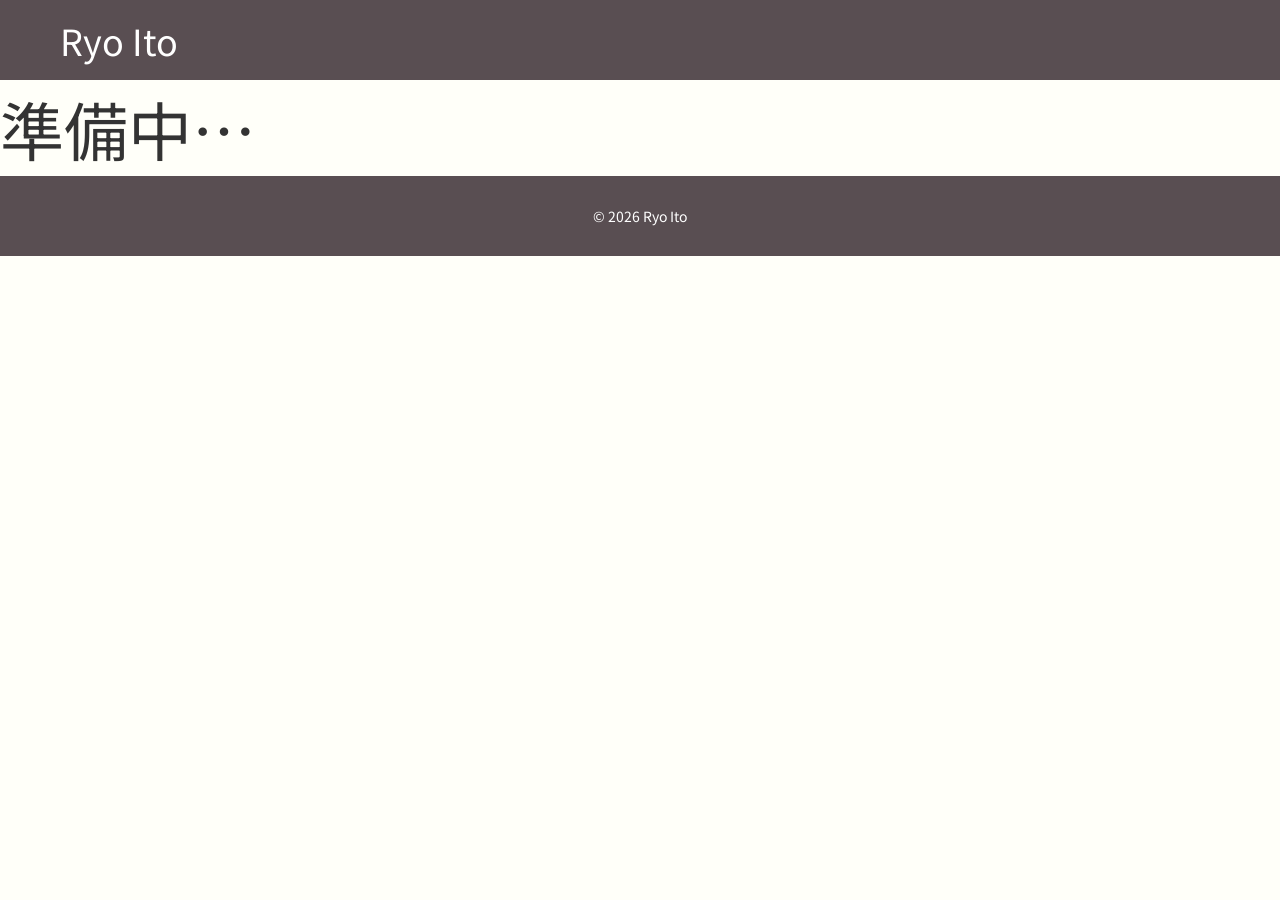
==== works/moving-management-system.html @ 4866f344 "work-detail info追加" ====
<!DOCTYPE html>
<html lang="ja">
<head>
  <meta charset="UTF-8">
  <meta name="viewport" content="width=device-width, initial-scale=1.0">
  <title>引越し業務管理アプリ（BtoB） | Ryo Ito Portfolio</title>
  <!-- <meta name="description" content="就労継続支援A型事業所リスタル川西のWebサイト制作実績。"> -->
  <!-- Google Fonts -->
  <link rel="preconnect" href="https://fonts.googleapis.com">
  <link rel="preconnect" href="https://fonts.gstatic.com" crossorigin>
  <link href="https://fonts.googleapis.com/css2?family=Noto+Sans+JP:wght@100..900&display=swap" rel="stylesheet">
  <!-- CSS -->
  <link rel="stylesheet" href="../css/style.css">
  <link rel="stylesheet" href="../css/work-detail.css">
  <!-- Font Awesome -->
  <link rel="stylesheet" href="https://cdnjs.cloudflare.com/ajax/libs/font-awesome/6.7.2/css/all.min.css">
</head>
<body>
  <header class="header">
    <h1 class="header__title"><a href="../">Ryo Ito</a></h1>
  </header>
  <main>
    <p style="font-size: 64px;">準備中…</p>
  </main>
  <footer class="footer">
    <p class="footer__text">© 2026 Ryo Ito</p>
  </footer>
  <script src="js/main.js"></script>
</body>
</html>
---- css/style.css ----
/*
  このリセットは以下を参考にしています：

  A Modern CSS Reset
  https://www.joshwcomeau.com/css/custom-css-reset/
*/
*, *::before, *::after {
  box-sizing: border-box;
}

*:not(dialog) {
  margin: 0;
}

html {
  scroll-behavior: smooth;
}

body {
  line-height: 1.5;
  -webkit-font-smoothing: antialiased;
}

img, picture, video, canvas, svg {
  display: block;
  max-width: 100%;
}

input, button, textarea, select {
  font: inherit;
}

p, h1, h2, h3, h4, h5, h6 {
  overflow-wrap: break-word;
  font-weight: inherit;
}

/**
  CSS Variables
*/
:root {
  --color-primary: #594e52;
  --color-secondary: #2f4f9d;
  --color-background: #fffff9;
  --color-background-dark: #f0efd8;
  --color-text: #333333;
  --color-white: #ffffff;
}

/**
  Common
*/
body {
  background-color: var(--color-background);
  color: var(--color-text);
  font-family: "Noto Sans JP", sans-serif;
  font-weight: 400;
}

a {
  color: inherit;
  text-decoration: none;
  transition: opacity 0.3s ease;
}
a:hover {
  opacity: 0.7;
}

ul {
  padding-inline-start: 0;
}

li {
  list-style: none;
}

.sp-only {
  display: none;
}

.container {
  width: min(1080px, 100%);
  padding: 80px 40px;
  margin: 0 auto;
}

/* Section */
section {
  scroll-margin-top: 80px;
}

.section__title {
  font-size: 36px;
  font-weight: 700;
  text-align: center;
  margin-bottom: 60px;
}

/**
  Header
*/
.header {
  position: sticky;
  top: 0;
  display: flex;
  justify-content: space-between;
  align-items: center;
  padding-left: 60px;
  padding-right: 60px;
  height: 80px;
  background-color: var(--color-primary);
  color: var(--color-white);
}

.header__title {
  font-size: 36px;
}

.header__hamburger {
  display: none;
}

.header__nav-list {
  display: flex;
  gap: 30px;
  font-size: 20px;
}

/**
  Hero
*/
.hero {
  display: flex;
  flex-direction: column;
  justify-content: center;
  align-items: center;
  height: 752px;
  background-color: var(--color-background-dark);
}

.hero__title {
  font-size: clamp(48px, 10vw, 128px);
  font-family: "Caveat", cursive;
  margin-bottom: 80px;
}

.hero__body {
  text-align: center;
}

.hero__text {
  font-size: 32px;
  line-height: 1.75;
}

/**
  About
*/
.about__text {
  font-size: 20px;
  line-height: 1.75;
}

/**
  Skills
*/
.skills .container {
  padding-bottom: 10px;
}

.skills__category {
  margin-bottom: 50px;
}

.skills__title {
  font-size: 24px;
  font-weight: 700;
  margin-bottom: 20px;
}

.skills__item {
  display: grid;
  grid-template-columns: 220px 1fr;
  gap: 24px;
  padding: 20px 0;
}

.skills__item.skills__item--simple {
  display: block;
  padding-left: 20px;
}

.skills__sub-title {
  font-weight: 400;
  font-size: 20px;
  padding-left: 20px;
}

.skills__text {
  font-size: 20px;
}

/**
  Works
*/
.works .container {
  padding-bottom: 160px;
}

.works__list {
  display: grid;
  grid-template-columns: repeat(2, 1fr);
  gap: 40px;
  justify-items: center;
}

/* work-card */
.work-card {
  display: flex;
  flex-direction: column;
  width: 100%;
  max-width: 480px;
  background-color: var(--color-background-dark);
  padding: 40px;
}

.work-card__image {
  width: 100%;
  margin-bottom: 30px;
}

.work-card__title {
  font-size: 24px;
  font-weight: 700;
  margin-bottom: 30px;
}

.work-card__list {
  padding-inline-start: 20px;
  margin-bottom: 30px;
}

.work-card__item {
  font-size: 20px;
  list-style: disc;
}

.work-card__button {
  display: flex;
  justify-content: center;
  align-items: center;
  margin: auto auto 0;
  font-size: 20px;
  background-color: var(--color-secondary);
  color: var(--color-white);
  width: 160px;
  height: 48px;
  border-radius: 24px;
}

/**
  Footer
*/
.footer {
  display: flex;
  justify-content: center;
  align-items: center;
  background-color: var(--color-primary);
  height: 80px;
}

.footer__text {
  font-size: 14px;
  color: var(--color-white);
}

/**
  Responsive
*/
@media screen and (max-width: 767px) {
  /**
    SP - Common
  */
  .sp-only {
    display: block;
  }

  .container {
    padding: 40px 30px;
  }

  /* Section */
  .section__title {
    font-size: 24px;
    margin-bottom: 30px;
  }

  /**
    SP - Header
  */
  .header {
    padding: 0 20px;
  }

  .header__title {
    font-size: 24px;
  }

  .header__hamburger {
    display: block;
    position: relative;
    z-index: 100;
    width: 32px;
    height: 24px;
    cursor: pointer;
    background-color: transparent;
    border: none;
    padding: 0;
  }

  .header__hamburger span {
    position: absolute;
    left: 0;
    width: 100%;
    height: 2px;
    background-color: var(--color-white);
    transition: transform 0.3s ease, opacity 0.3s ease, top 0.3s ease;
  }

  .header__hamburger span:nth-child(1) {
    top: 0;
  }

  .header__hamburger span:nth-child(2) {
    top: 11px;
  }

  .header__hamburger span:nth-child(3) {
    top: 22px;
  }

  .header__hamburger.active span:nth-child(1) {
    top: 11px;
    transform: rotate(45deg);
  }

  .header__hamburger.active span:nth-child(2) {
    opacity: 0;
  }

  .header__hamburger.active span:nth-child(3) {
    top: 11px;
    transform: rotate(-45deg);
  }

  .header__nav {
    position: fixed;
    inset: 0;

    width: 100%;
    height: 100vh;

    background-color: rgba(89, 78, 82, 0.9);

    display: flex;
    justify-content: center;
    align-items: center;

    opacity: 0;
    visibility: hidden;
    transform: translateY(-10px);

    transition:
      opacity 0.3s ease,
      transform 0.3s ease,
      visibility 0.3s ease;
  }

  .header__nav.active {
    opacity: 1;
    visibility: visible;
    transform: translateY(0);
  }

  .header__nav-list {
    flex-direction: column;
    align-items: center;
    gap: 32px;
    font-size: 24px;
  }

  /**
    SP - Hero
  */
  .hero__title {
    font-size: 48px;
  }

  .hero__text {
    font-size: 18px;
  }

  /**
    SP - About
  */
  .about__text {
    font-size: 16px;
  }

  /**
    SP - Skills
  */
  .skills__category {
    margin-bottom: 30px;
  }

  .skills__title {
    font-size: 20px;
    font-weight: 700;
    margin-bottom: 4px;
  }
  .skills__item {
    grid-template-columns: 1fr;
    gap: 6px;
    padding: 16px 0;
  }

  .skills__item.skills__item--simple {
    padding-left: 0;
  }

  .skills__sub-title {
    font-weight: 700;
    font-size: 18px;
  }

  .skills__text {
    font-size: 16px;
    padding-left: 20px;
  }
  /**
    SP - Works
  */
  .works__list {
    grid-template-columns: 1fr;
  }

  .work-card__title {
    font-size: 20px;
  }

  .work-card__list{
    padding-inline-start: 16px;
  }

  .work-card__item {
    font-size: 16px;
  }
}
---- css/work-detail.css ----
/**
  Work Detail Hero
*/
.work-detail-hero {
  display: flex;
  align-items: center;
  min-height: 320px;
  background-color: var(--color-background-dark);
}

.work-detail-hero__title {
  font-size: clamp(24px, 5vw, 40px);
}

/**
  Work Detail Info
*/
.work-detail-info {
  padding: 80px 0;
}

.work-detail-info__inner {
  width: 100%;
  max-width: 880px;
  padding: 0 40px;
  margin: 0 auto;

  display: flex;
  flex-direction: column;
  align-items: center;
  gap: 40px;
}

.work-detail-info__image {
  width: 100%;
}

.work-detail-info__button {
  display: inline-flex;
  align-items: center;
  justify-content: center;
  gap: 8px;

  width: 220px;
  height: 48px;

  border: 2px solid var(--color-primary);
  border-radius: 24px;
  font-size: 20px;

  background-color: var(--color-background);
  color: var(--color-primary);
}

.work-detail-info__button::after {
  content: "\f08e";
  font-family: "Font Awesome 6 Free";
  font-weight: 900;
  font-size: 14px;
  color: var(--color-primary);
}

/**
  Responsive
*/
@media screen and (max-width: 767px) {

}
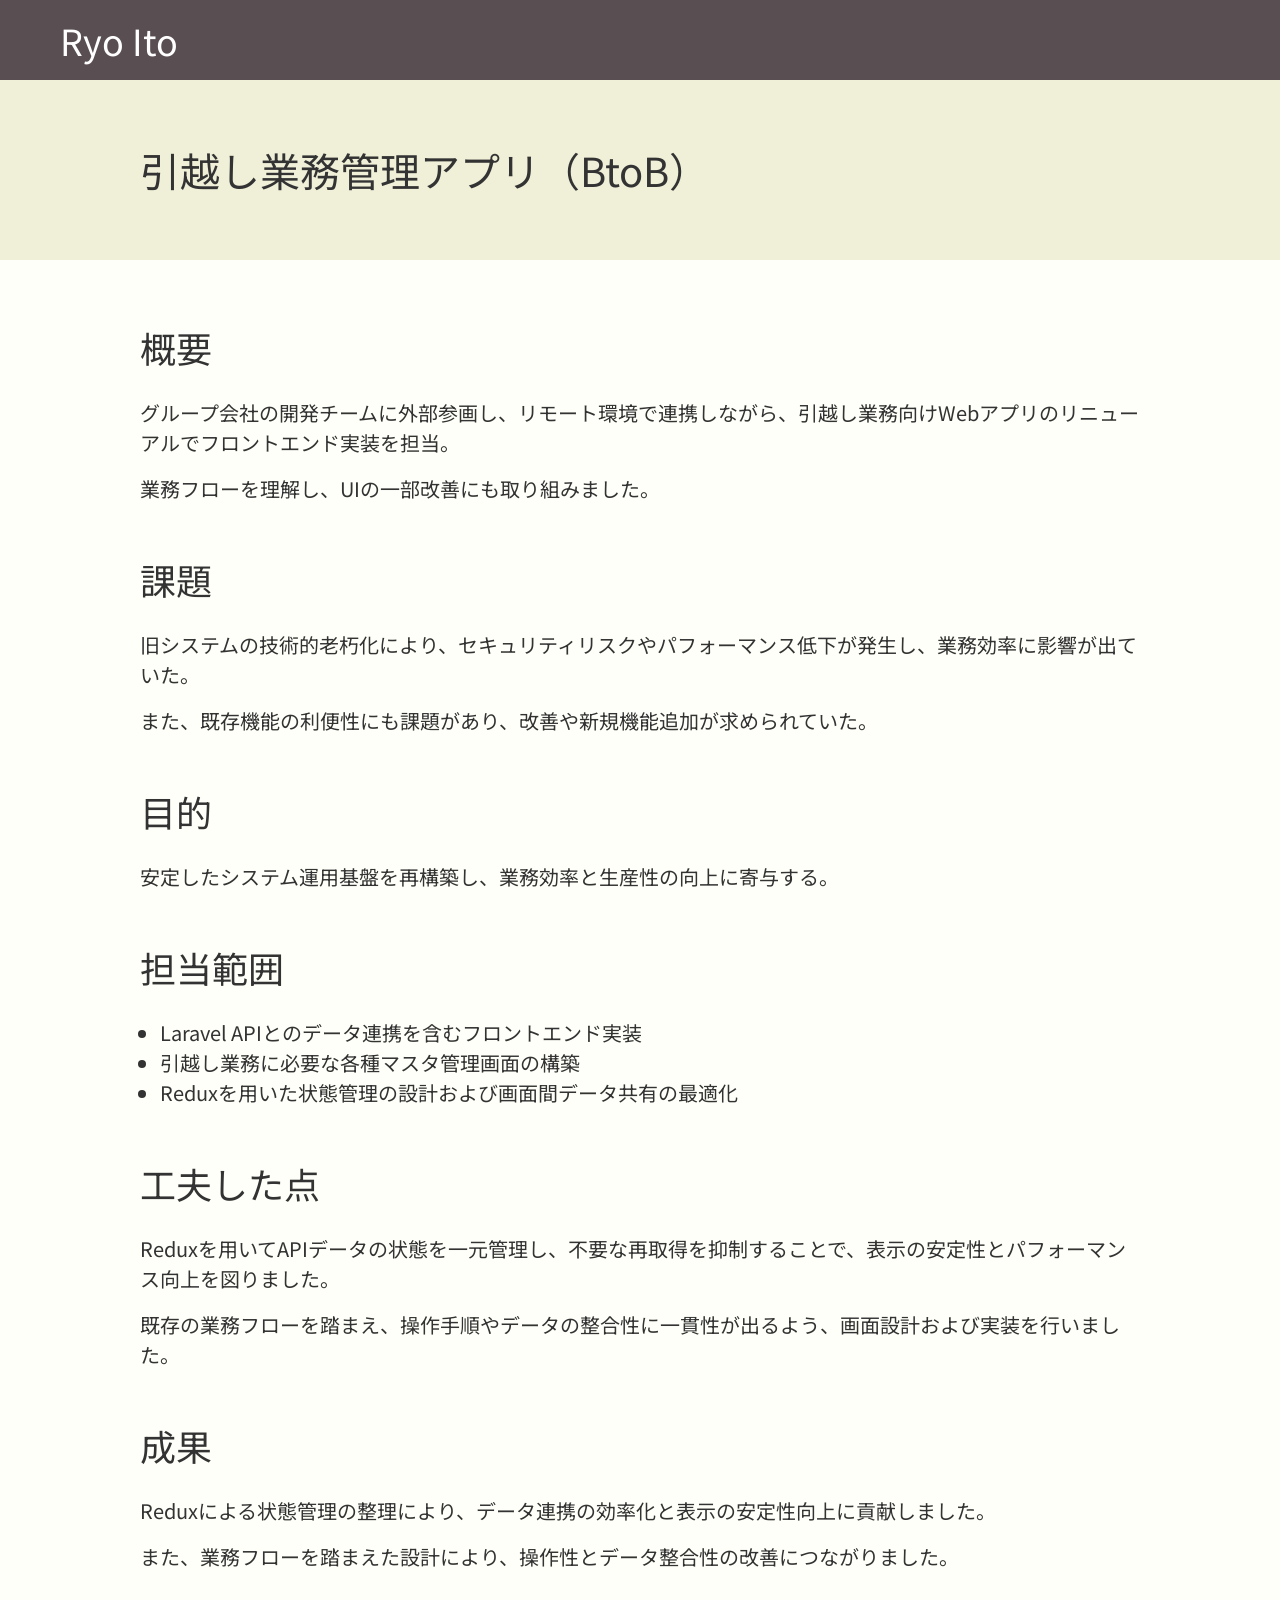
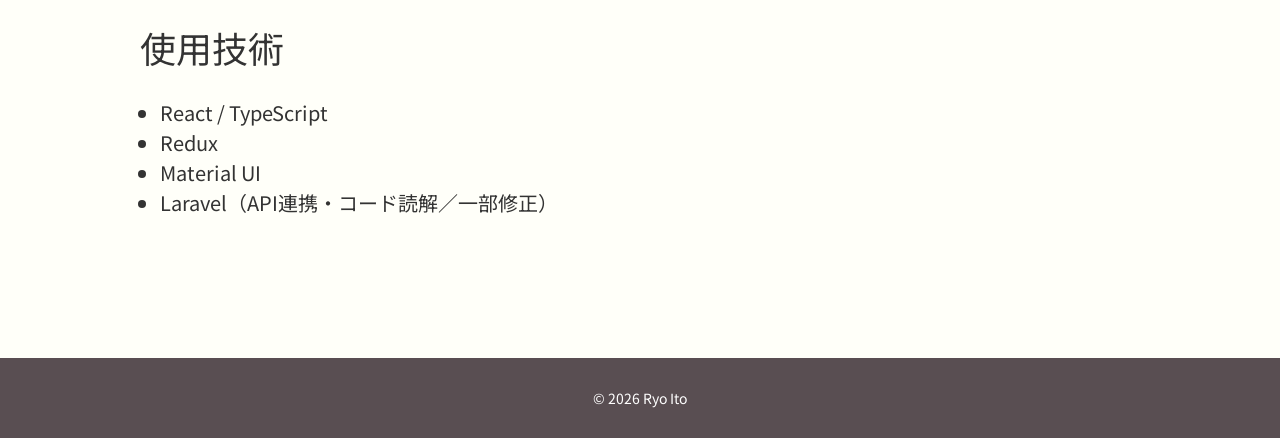
==== commit 6e733219: "work detail SP対応微修正 moving-management-systemのデータ追加" ====
--- a/works/moving-management-system.html
+++ b/works/moving-management-system.html
@@ -4,7 +4,7 @@
   <meta charset="UTF-8">
   <meta name="viewport" content="width=device-width, initial-scale=1.0">
   <title>引越し業務管理アプリ（BtoB） | Ryo Ito Portfolio</title>
-  <!-- <meta name="description" content="就労継続支援A型事業所リスタル川西のWebサイト制作実績。"> -->
+  <meta name="description" content="引越し業務管理アプリ（BtoB）の開発実績。">
   <!-- Google Fonts -->
   <link rel="preconnect" href="https://fonts.googleapis.com">
   <link rel="preconnect" href="https://fonts.gstatic.com" crossorigin>
@@ -20,7 +20,73 @@
     <h1 class="header__title"><a href="../">Ryo Ito</a></h1>
   </header>
   <main>
-    <p style="font-size: 64px;">準備中…</p>
+    <section class="work-detail-hero">
+      <div class="container">
+        <h2 class="work-detail-hero__title">引越し業務管理アプリ（BtoB）</h2>
+      </div>
+    </section>
+    <section class="work-detail-description">
+      <div class="container">
+        <!-- 概要 -->
+        <div class="work-detail-description__item">
+          <h3 class="work-detail-description__title">概要</h3>
+          <div class="work-detail-description__body">
+            <p class="work-detail-description__text">グループ会社の開発チームに外部参画し、リモート環境で連携しながら、引越し業務向けWebアプリのリニューアルでフロントエンド実装を担当。</p>
+            <p class="work-detail-description__text">業務フローを理解し、UIの一部改善にも取り組みました。</p>
+          </div>
+        </div>
+        <!-- 課題 -->
+        <div class="work-detail-description__item">
+          <h3 class="work-detail-description__title">課題</h3>
+          <div class="work-detail-description__body">
+            <p class="work-detail-description__text">旧システムの技術的老朽化により、セキュリティリスクやパフォーマンス低下が発生し、業務効率に影響が出ていた。</p>
+            <p class="work-detail-description__text">また、既存機能の利便性にも課題があり、改善や新規機能追加が求められていた。</p>
+          </div>
+        </div>
+        <!-- 目的 -->
+        <div class="work-detail-description__item">
+          <h3 class="work-detail-description__title">目的</h3>
+          <div class="work-detail-description__body">
+            <p class="work-detail-description__text">安定したシステム運用基盤を再構築し、業務効率と生産性の向上に寄与する。</p>
+          </div>
+        </div>
+        <!-- 担当範囲 -->
+        <div class="work-detail-description__item">
+          <h3 class="work-detail-description__title">担当範囲</h3>
+          <ul class="work-detail-description__list">
+            <li class="work-detail-description__item">Laravel APIとのデータ連携を含むフロントエンド実装</li>
+            <li class="work-detail-description__item">引越し業務に必要な各種マスタ管理画面の構築</li>
+            <li class="work-detail-description__item">Reduxを用いた状態管理の設計および画面間データ共有の最適化</li>
+          </ul>
+        </div>
+        <!-- 工夫した点 -->
+        <div class="work-detail-description__item">
+          <h3 class="work-detail-description__title">工夫した点</h3>
+          <div class="work-detail-description__body">
+            <p class="work-detail-description__text">Reduxを用いてAPIデータの状態を一元管理し、不要な再取得を抑制することで、表示の安定性とパフォーマンス向上を図りました。</p>
+            <p class="work-detail-description__text">既存の業務フローを踏まえ、操作手順やデータの整合性に一貫性が出るよう、画面設計および実装を行いました。</p>
+          </div>
+        </div>
+        <!-- 成果 -->
+        <div class="work-detail-description__item">
+          <h3 class="work-detail-description__title">成果</h3>
+          <div class="work-detail-description__body">
+            <p class="work-detail-description__text">Reduxによる状態管理の整理により、データ連携の効率化と表示の安定性向上に貢献しました。</p>
+            <p class="work-detail-description__text">また、業務フローを踏まえた設計により、操作性とデータ整合性の改善につながりました。</p>
+          </div>
+        </div>
+        <!-- 使用技術 -->
+        <div class="work-detail-description__item">
+          <h3 class="work-detail-description__title">使用技術</h3>
+          <ul class="work-detail-description__list">
+            <li class="work-detail-description__item">React / TypeScript</li>
+            <li class="work-detail-description__item">Redux</li>
+            <li class="work-detail-description__item">Material UI</li>
+            <li class="work-detail-description__item">Laravel（API連携・コード読解／一部修正）</li>
+          </ul>
+        </div>
+      </div>
+    </section>
   </main>
   <footer class="footer">
     <p class="footer__text">© 2026 Ryo Ito</p>
--- a/css/style.css
+++ b/css/style.css
@@ -222,6 +222,8 @@
   max-width: 480px;
   background-color: var(--color-background-dark);
   padding: 40px;
+  box-shadow: 5px 5px 10px rgba(0, 0, 0, 0.1);
+  border-radius: 10px;
 }
 
 .work-card__image {
--- a/css/work-detail.css
+++ b/css/work-detail.css
@@ -4,8 +4,12 @@
 .work-detail-hero {
   display: flex;
   align-items: center;
-  min-height: 320px;
   background-color: var(--color-background-dark);
+}
+
+.work-detail-hero .container {
+  padding-top: 60px;
+  padding-bottom: 60px;
 }
 
 .work-detail-hero__title {
@@ -16,12 +20,12 @@
   Work Detail Info
 */
 .work-detail-info {
-  padding: 80px 0;
+  padding-top: 60px;
 }
 
 .work-detail-info__inner {
   width: 100%;
-  max-width: 880px;
+  max-width: 800px;
   padding: 0 40px;
   margin: 0 auto;
 
@@ -33,6 +37,8 @@
 
 .work-detail-info__image {
   width: 100%;
+  box-shadow: 5px 5px 10px rgba(0, 0, 0, 0.1);
+  border-radius: 10px;
 }
 
 .work-detail-info__button {
@@ -61,8 +67,89 @@
 }
 
 /**
+  Work Detail Description
+*/
+.work-detail-description .container {
+  display: flex;
+  flex-direction: column;
+  gap: 48px;
+  padding-top: 60px;
+  padding-bottom: 140px;
+}
+
+.work-detail-description__title {
+  font-size: 36px;
+  margin-bottom: 24px;
+}
+
+.work-detail-description__body {
+  display: flex;
+  flex-direction: column; 
+  gap: 16px;
+}
+
+.work-detail-description__text {
+  font-size: 20px;
+}
+
+.work-detail-description__list {
+  padding-inline-start: 20px;
+}
+
+.work-detail-description__item {
+  font-size: 20px;
+  list-style: disc;
+}
+
+/**
   Responsive
 */
 @media screen and (max-width: 767px) {
+  /**
+    SP Work Detail Hero
+  */
+  .work-detail-hero .container {
+    padding-top: 40px;
+    padding-bottom: 40px;
+  }
 
+  /**
+    Work Detail Info
+  */
+  .work-detail-info__button {
+    width: 160px;
+    height: 40px;
+
+    border-radius: 20px;
+    font-size: 16px;
+  }
+
+  .work-detail-info__button::after {
+    font-size: 12px;
+  }
+
+  .work-detail-description .container {
+    display: flex;
+    flex-direction: column;
+    gap: 36px;
+    padding-top: 40px;
+    padding-bottom: 80px;
+  }
+
+  .work-detail-description__title {
+    font-size: 24px;
+    margin-bottom: 12px;
+  }
+
+  .work-detail-description__body {
+    gap: 8px;
+  }
+
+  .work-detail-description__text {
+    font-size: 16px;
+  }
+
+  .work-detail-description__item {
+    font-size: 16px;
+  }
 }
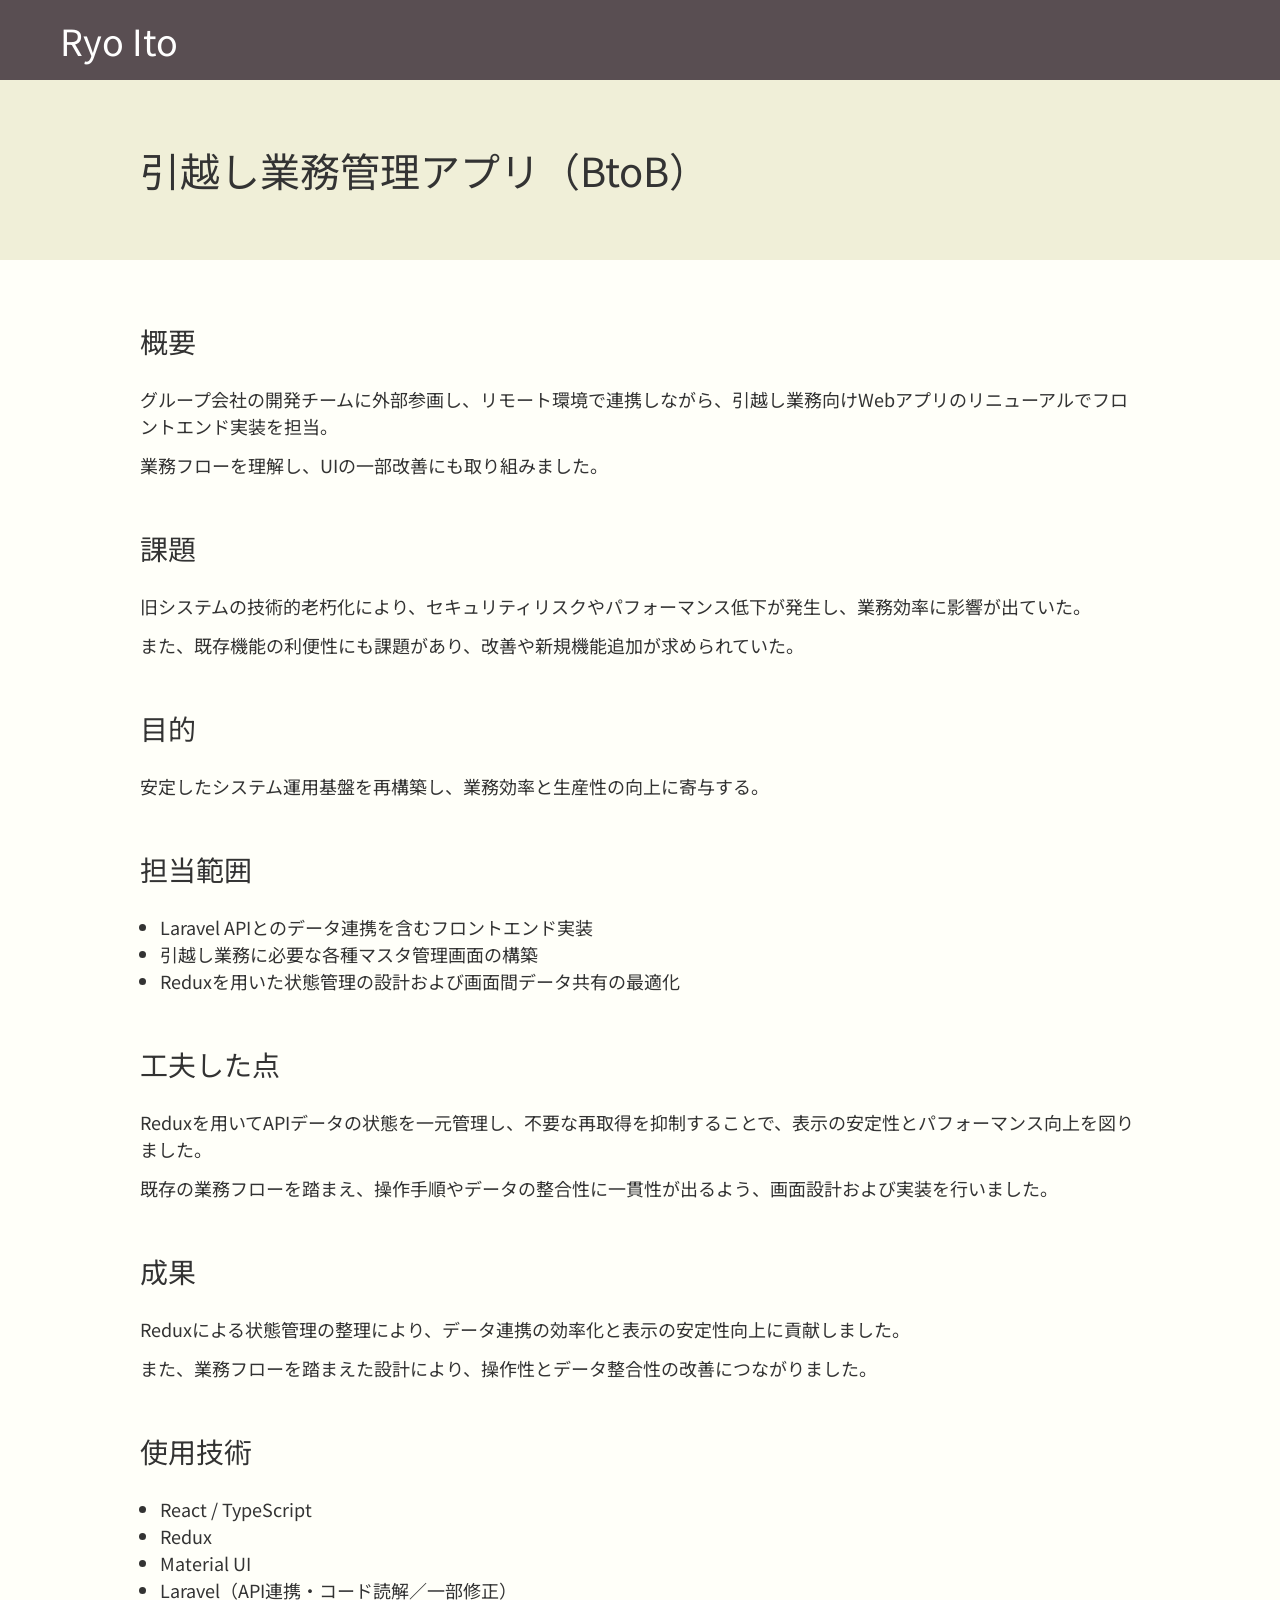
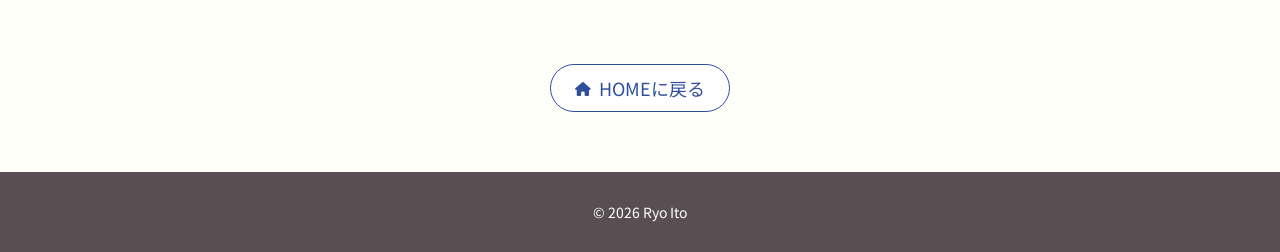
==== commit 9f9365e3: "fix: work detail に戻るボタンを実装" ====
--- a/works/moving-management-system.html
+++ b/works/moving-management-system.html
@@ -87,6 +87,9 @@
         </div>
       </div>
     </section>
+    <div class="work-detail-footer">
+      <a href="../" class="home-back-button">HOMEに戻る</a>
+    </div>
   </main>
   <footer class="footer">
     <p class="footer__text">© 2026 Ryo Ito</p>
--- a/css/style.css
+++ b/css/style.css
@@ -84,6 +84,30 @@
   margin: 0 auto;
 }
 
+/* Button */
+/** HOMEに戻るボタン */
+.home-back-button {
+  display: inline-flex;
+  justify-content: center;
+  align-items: center;
+  gap: 8px;
+  width: 180px;
+  height: 48px;
+  color: var(--color-secondary);
+  background-color: var(--color-white);
+  border: 1px solid var(--color-secondary);
+  border-radius: 24px;
+  font-size: 18px;
+}
+
+.home-back-button::before {
+  content: "\f015";
+  font-family: "Font Awesome 6 Free";
+  font-weight: 900;
+  font-size: 14px;
+  color: var(--color-secondary);
+}
+
 /* Section */
 section {
   scroll-margin-top: 80px;
@@ -157,7 +181,7 @@
   About
 */
 .about__text {
-  font-size: 20px;
+  font-size: 18px;
   line-height: 1.75;
 }
 
@@ -197,7 +221,7 @@
 }
 
 .skills__text {
-  font-size: 20px;
+  font-size: 18px;
 }
 
 /**
@@ -243,7 +267,7 @@
 }
 
 .work-card__item {
-  font-size: 20px;
+  font-size: 18px;
   list-style: disc;
 }
 
@@ -252,7 +276,7 @@
   justify-content: center;
   align-items: center;
   margin: auto auto 0;
-  font-size: 20px;
+  font-size: 18px;
   background-color: var(--color-secondary);
   color: var(--color-white);
   width: 160px;
--- a/css/work-detail.css
+++ b/css/work-detail.css
@@ -13,7 +13,7 @@
 }
 
 .work-detail-hero__title {
-  font-size: clamp(24px, 5vw, 40px);
+  font-size: clamp(20px, 4vw, 40px);
 }
 
 /**
@@ -37,7 +37,7 @@
 
 .work-detail-info__image {
   width: 100%;
-  box-shadow: 5px 5px 10px rgba(0, 0, 0, 0.1);
+  box-shadow: 0px 4px 12px rgba(0, 0, 0, 0.06);
   border-radius: 10px;
 }
 
@@ -50,9 +50,9 @@
   width: 220px;
   height: 48px;
 
-  border: 2px solid var(--color-primary);
+  border: 1px solid var(--color-primary);
   border-radius: 24px;
-  font-size: 20px;
+  font-size: 18px;
 
   background-color: var(--color-background);
   color: var(--color-primary);
@@ -74,22 +74,22 @@
   flex-direction: column;
   gap: 48px;
   padding-top: 60px;
-  padding-bottom: 140px;
+  padding-bottom: 60px;
 }
 
 .work-detail-description__title {
-  font-size: 36px;
+  font-size: 28px;
   margin-bottom: 24px;
 }
 
 .work-detail-description__body {
   display: flex;
   flex-direction: column; 
-  gap: 16px;
+  gap: 12px;
 }
 
 .work-detail-description__text {
-  font-size: 20px;
+  font-size: 18px;
 }
 
 .work-detail-description__list {
@@ -97,8 +97,17 @@
 }
 
 .work-detail-description__item {
-  font-size: 20px;
+  font-size: 18px;
   list-style: disc;
+}
+
+/**
+  Work Detail Footer
+*/
+.work-detail-footer {
+  display: flex;
+  justify-content: center;
+  padding-bottom: 60px;
 }
 
 /**
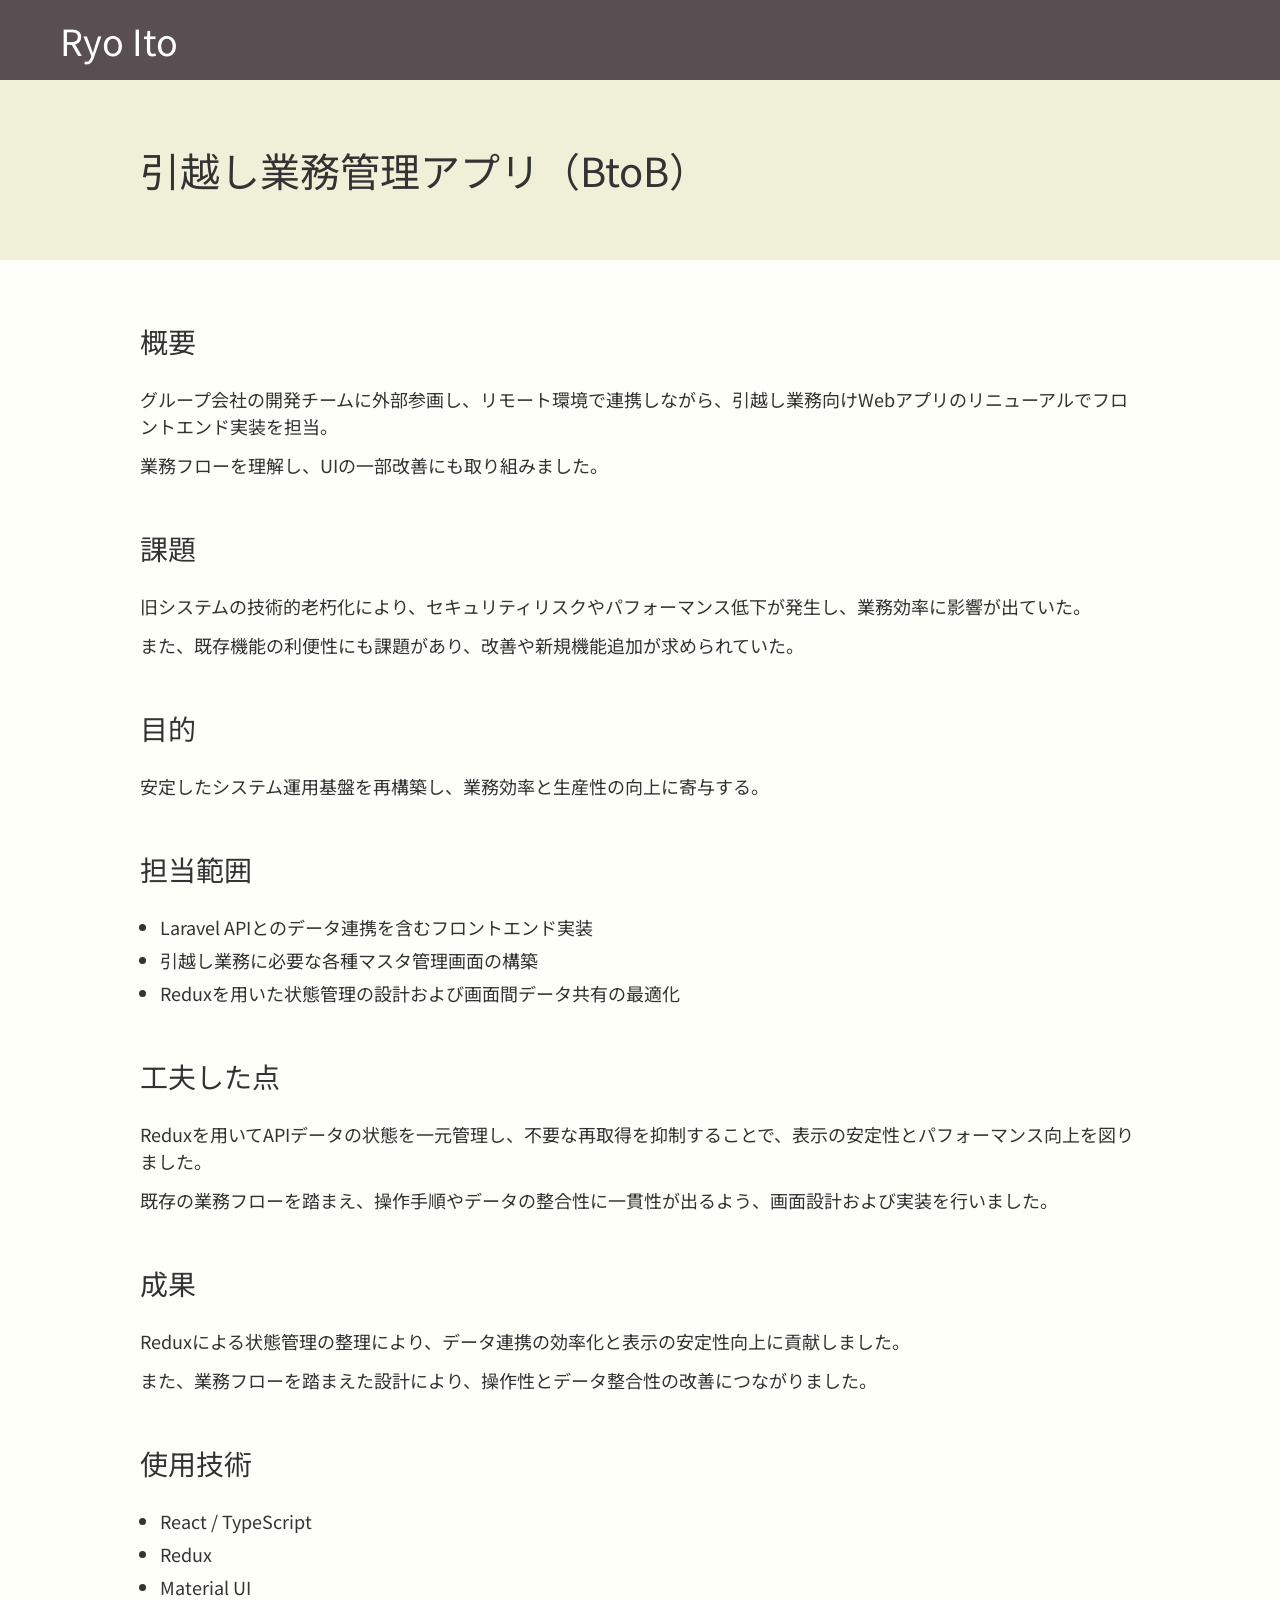
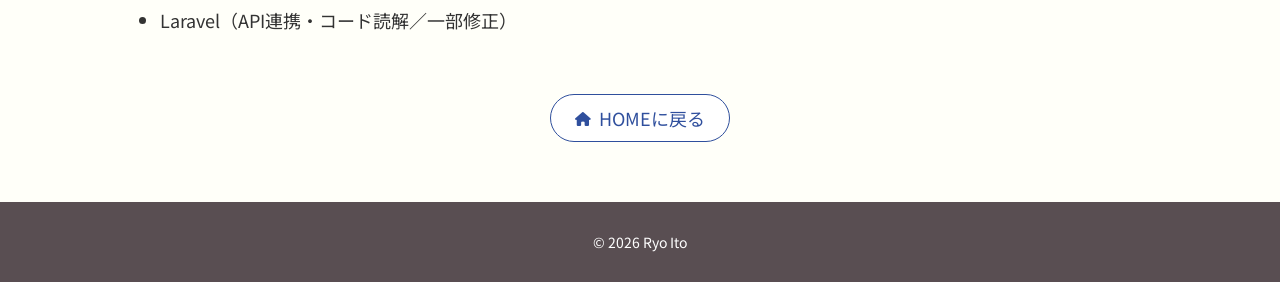
==== commit 05a8e22a: "add poke-index & htmlとcssの構造不具合修正" ====
--- a/works/moving-management-system.html
+++ b/works/moving-management-system.html
@@ -54,9 +54,9 @@
         <div class="work-detail-description__item">
           <h3 class="work-detail-description__title">担当範囲</h3>
           <ul class="work-detail-description__list">
-            <li class="work-detail-description__item">Laravel APIとのデータ連携を含むフロントエンド実装</li>
-            <li class="work-detail-description__item">引越し業務に必要な各種マスタ管理画面の構築</li>
-            <li class="work-detail-description__item">Reduxを用いた状態管理の設計および画面間データ共有の最適化</li>
+            <li class="work-detail-description__list-item">Laravel APIとのデータ連携を含むフロントエンド実装</li>
+            <li class="work-detail-description__list-item">引越し業務に必要な各種マスタ管理画面の構築</li>
+            <li class="work-detail-description__list-item">Reduxを用いた状態管理の設計および画面間データ共有の最適化</li>
           </ul>
         </div>
         <!-- 工夫した点 -->
@@ -79,10 +79,10 @@
         <div class="work-detail-description__item">
           <h3 class="work-detail-description__title">使用技術</h3>
           <ul class="work-detail-description__list">
-            <li class="work-detail-description__item">React / TypeScript</li>
-            <li class="work-detail-description__item">Redux</li>
-            <li class="work-detail-description__item">Material UI</li>
-            <li class="work-detail-description__item">Laravel（API連携・コード読解／一部修正）</li>
+            <li class="work-detail-description__list-item">React / TypeScript</li>
+            <li class="work-detail-description__list-item">Redux</li>
+            <li class="work-detail-description__list-item">Material UI</li>
+            <li class="work-detail-description__list-item">Laravel（API連携・コード読解／一部修正）</li>
           </ul>
         </div>
       </div>
--- a/css/work-detail.css
+++ b/css/work-detail.css
@@ -93,10 +93,13 @@
 }
 
 .work-detail-description__list {
+  display: flex;
+  flex-direction: column;
+  gap: 6px;
   padding-inline-start: 20px;
 }
 
-.work-detail-description__item {
+.work-detail-description__list-item {
   font-size: 18px;
   list-style: disc;
 }
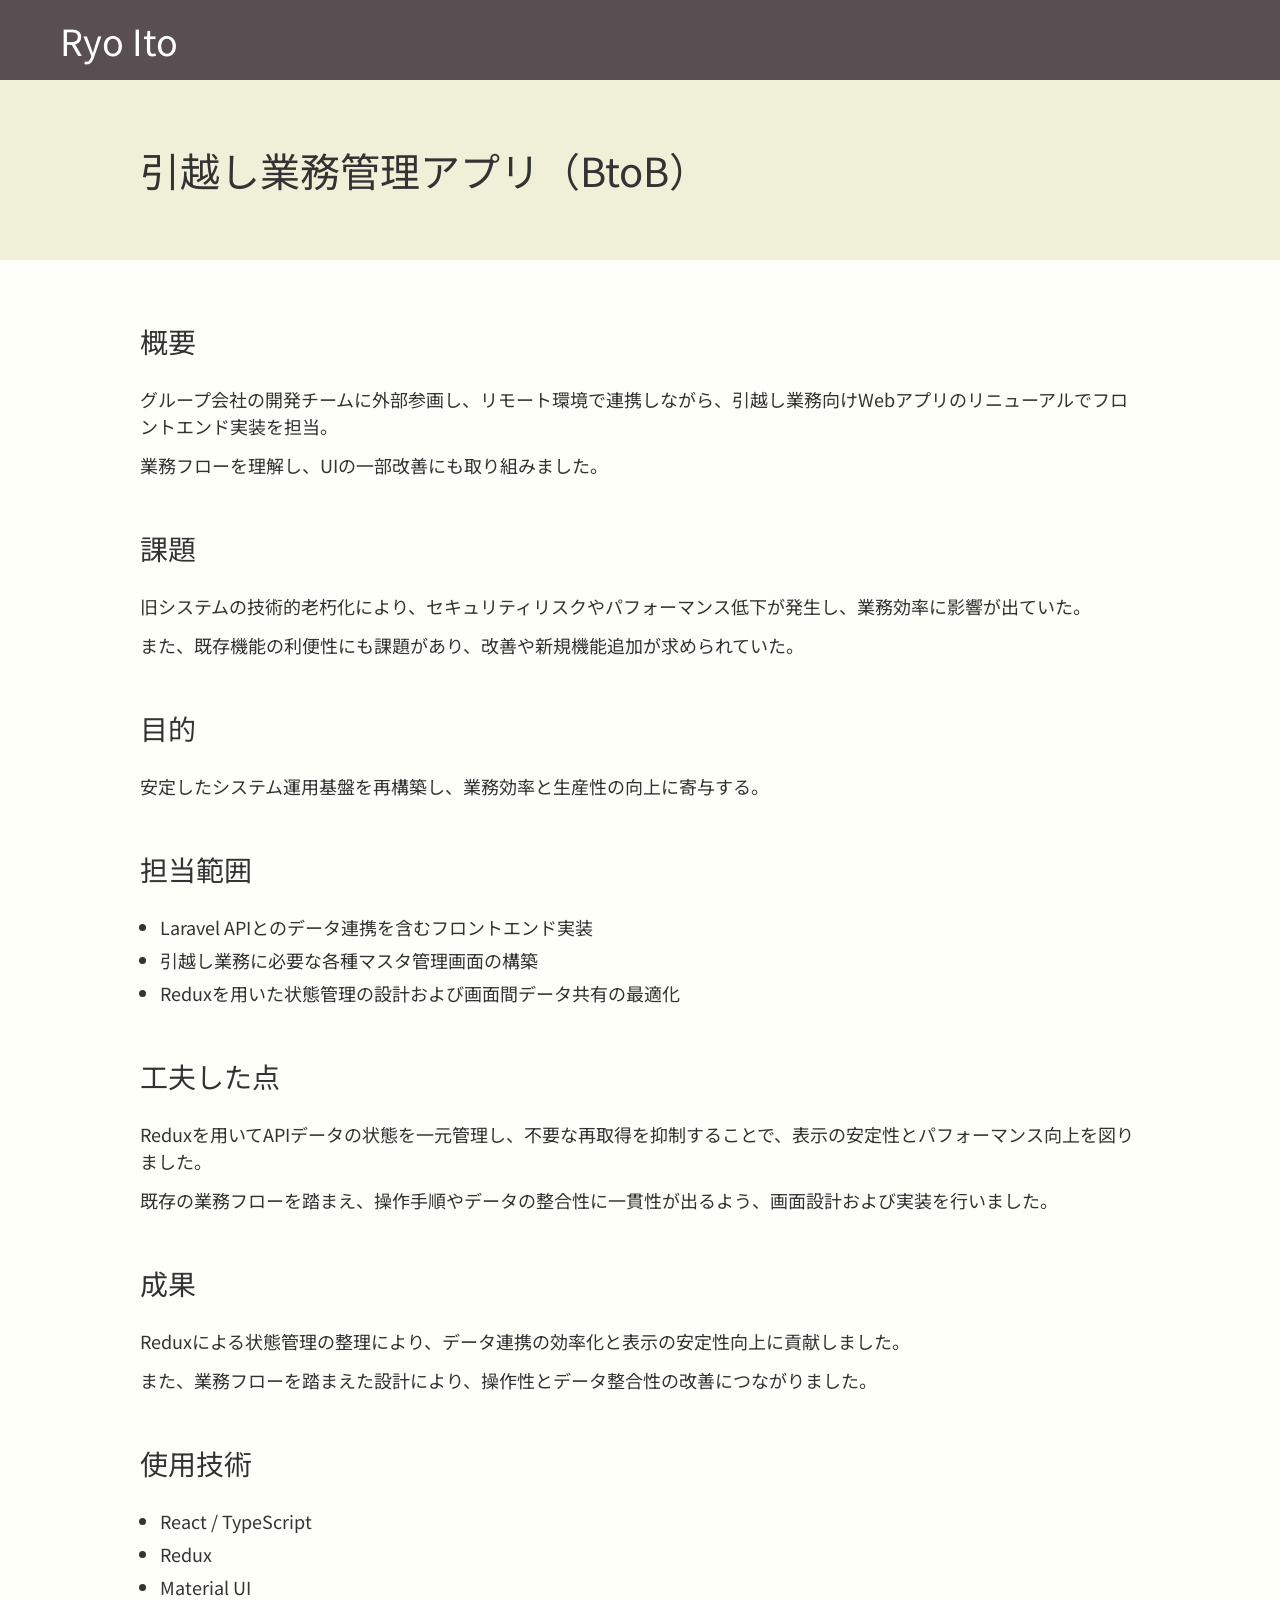
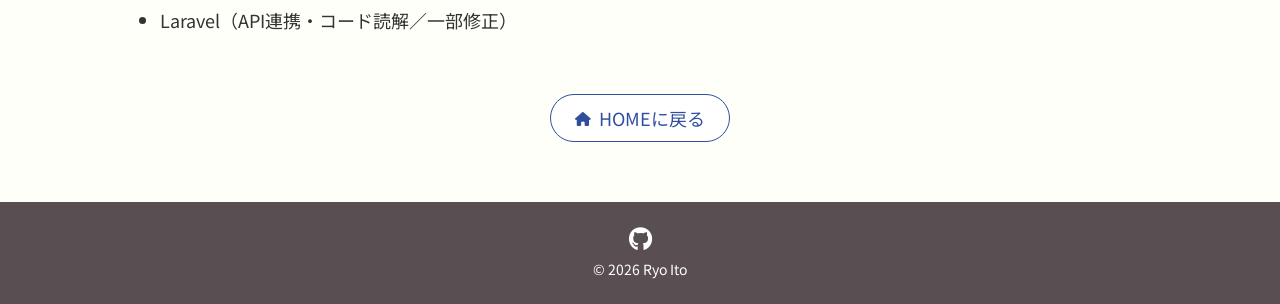
==== commit 0b61bf2f: "footer にGitHubリンクの追加" ====
--- a/works/moving-management-system.html
+++ b/works/moving-management-system.html
@@ -92,6 +92,15 @@
     </div>
   </main>
   <footer class="footer">
+    <a
+      href="https://github.com/plugout007"
+      target="_blank"
+      rel="noopener noreferrer"
+      class="footer__github-link"
+      aria-label="GitHub"
+    >
+      <i class="fa-brands fa-github"></i>
+    </a>
     <p class="footer__text">© 2026 Ryo Ito</p>
   </footer>
   <script src="js/main.js"></script>
--- a/css/style.css
+++ b/css/style.css
@@ -289,10 +289,19 @@
 */
 .footer {
   display: flex;
+  flex-direction: column;
   justify-content: center;
   align-items: center;
   background-color: var(--color-primary);
-  height: 80px;
+  gap: 8px;
+  padding-top: 24px;
+  padding-bottom: 24px;
+}
+
+.footer__github-link {
+  color: var(--color-white);
+  font-size: 24px;
+  line-height: 1;
 }
 
 .footer__text {
